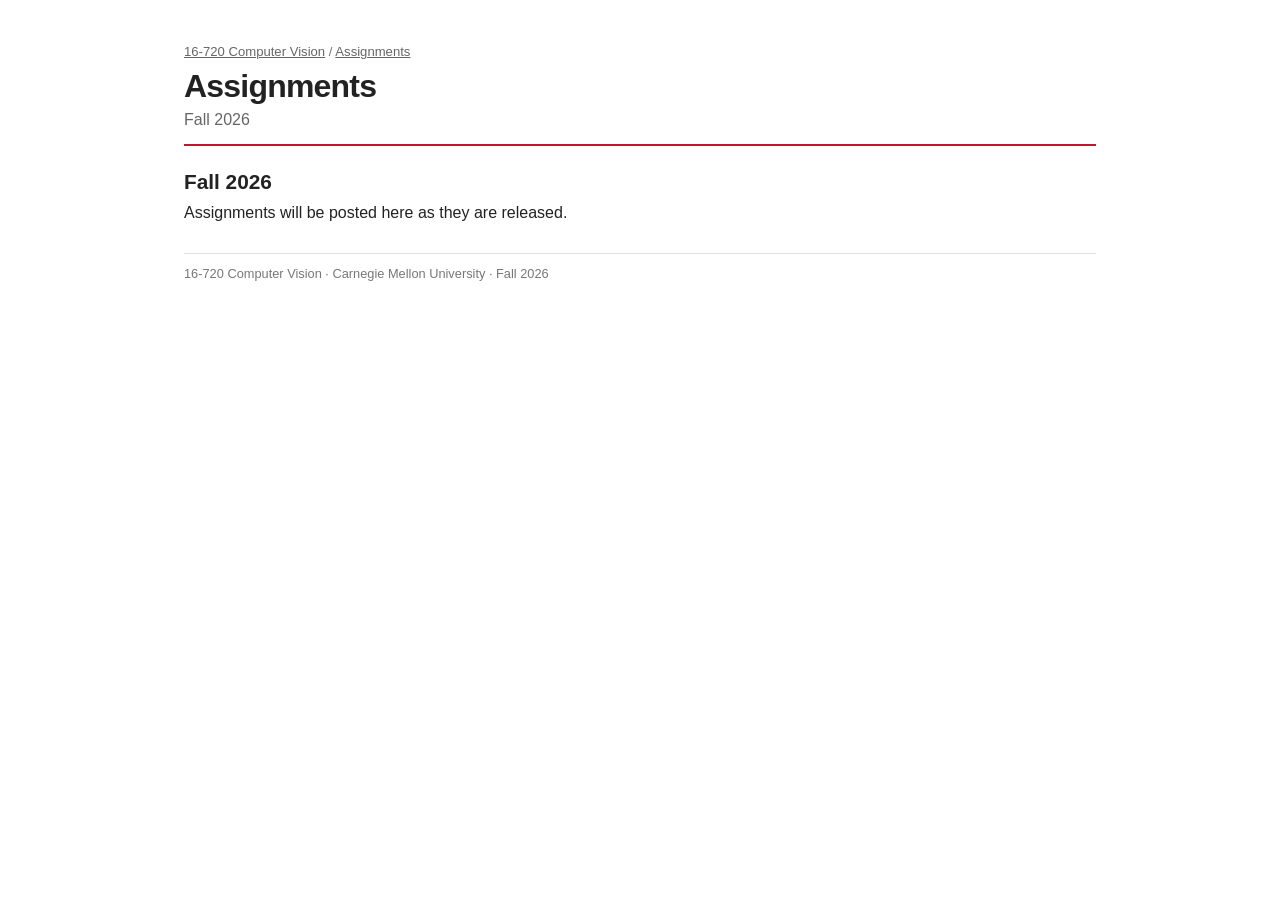
==== assignments/2026-fall/index.html @ 57263ff8 "Add semester-based assignment pages" ====
<!DOCTYPE html>
<html lang="en">
<head>
  <meta charset="UTF-8" />
  <meta name="viewport" content="width=device-width, initial-scale=1.0" />
  <meta name="description" content="16-720 Computer Vision assignments for Fall 2026" />
  <title>Fall 2026 Assignments | 16-720 Computer Vision</title>
  <link rel="stylesheet" href="../../styles.css" />
</head>
<body>
  <main class="page">
    <header class="top-header">
      <div>
        <p class="breadcrumb"><a href="../../">16-720 Computer Vision</a> / <a href="../">Assignments</a></p>
        <h1>Assignments</h1>
        <p class="term">Fall 2026</p>
      </div>
    </header>

    <section class="content-section">
      <h2>Fall 2026</h2>
      <p>Assignments will be posted here as they are released.</p>
    </section>

    <footer>16-720 Computer Vision · Carnegie Mellon University · Fall 2026</footer>
  </main>
</body>
</html>
---- styles.css ----
* { box-sizing: border-box; }

body {
  margin: 0;
  color: #222;
  background: #fff;
  font-family: -apple-system, BlinkMacSystemFont, "Segoe UI", Helvetica, Arial, sans-serif;
  font-size: 16px;
  line-height: 1.5;
}

.page {
  width: 100%;
  max-width: 1040px;
  margin: 0 auto;
  padding: 42px 64px 30px;
}

.top-header {
  display: flex;
  align-items: center;
  justify-content: space-between;
  gap: 28px;
  padding-bottom: 12px;
  border-bottom: 2px solid #c41230;
}

h1 {
  margin: 0;
  font-size: 2rem;
  line-height: 1.1;
  letter-spacing: -0.025em;
  font-weight: 700;
}

.term { margin: 4px 0 0; color: #666; }

.syllabus-card {
  flex: 0 0 auto;
  display: inline-flex;
  align-items: center;
  gap: 9px;
  color: #555;
  text-decoration: none;
  border: 0;
}

.syllabus-label { font-size: 0.78rem; font-weight: 600; line-height: 1; }

.syllabus-thumb {
  display: block;
  width: 46px;
  height: 59px;
  object-fit: cover;
  object-position: top;
  border: 1px solid #d4d4d4;
  box-shadow: 0 1px 3px rgba(0,0,0,.08);
  background: #fff;
}

.syllabus-card:hover .syllabus-label { color: #c41230; }
.syllabus-card:hover .syllabus-thumb { border-color: #aaa; }

.overview { margin: 14px 0 12px; line-height: 1.35; }
.overview p { margin: 0; }

.people {
  display: grid;
  grid-template-columns: repeat(6, 1fr);
  column-gap: 18px;
  width: 100%;
  margin: 0 0 18px;
}

.person {
  min-width: 0;
  text-align: center;
}

.photo-placeholder,
.staff-photo {
  display: block;
  width: 72px;
  height: 72px;
  margin: 0 auto 6px;
  border: 1px solid #dedede;
  border-radius: 50%;
}

.photo-placeholder { background: #f4f4f4; }

.staff-photo {
  object-fit: cover;
  object-position: center;
}

.person strong,
.person span { display: block; }

.person strong {
  font-size: 0.8rem;
  line-height: 1.15;
  white-space: normal;
}

.person span {
  margin-top: 2px;
  color: #777;
  font-size: 0.7rem;
  line-height: 1.1;
}

.description {
  width: 100%;
  max-width: none;
  margin: 0 0 9px;
}

.student-note {
  width: 100%;
  max-width: none;
  margin: 0 0 18px;
  color: #666;
  font-size: 0.92rem;
}

a { color: #9f1028; }
a:hover { color: #c41230; }

.breadcrumb {
  margin: 0 0 7px;
  color: #777;
  font-size: 0.82rem;
}

.breadcrumb a { color: #666; }

.content-section { margin-top: 24px; }
.content-section p { margin: 0; }

.link-list {
  margin: 10px 0 0;
  padding-left: 22px;
}

.link-list li { margin: 5px 0; }

h2 { margin: 0 0 7px; font-size: 1.3rem; line-height: 1.15; font-weight: 700; }

table { width: 100%; border-collapse: collapse; font-size: 0.86rem; line-height: 1.14; }

th, td {
  padding: 3px 6px;
  text-align: left;
  vertical-align: top;
  border-bottom: 1px solid #e5e5e5;
}

th {
  padding-top: 3px;
  padding-bottom: 3px;
  color: #555;
  font-size: 0.67rem;
  font-weight: 700;
  text-transform: uppercase;
  letter-spacing: 0.05em;
  border-top: 1px solid #999;
}

th:first-child { width: 80px; }
th:nth-child(2) { width: 50px; }

footer {
  margin-top: 28px;
  padding-top: 10px;
  border-top: 1px solid #ddd;
  color: #777;
  font-size: 0.8rem;
}

@media (max-width: 700px) {
  .page { padding: 26px 20px 24px; }
  .top-header { gap: 14px; }
  h1 { font-size: 1.65rem; }
  .syllabus-card { gap: 6px; }
  .syllabus-label { font-size: 0.72rem; }
  .syllabus-thumb { width: 38px; height: 49px; }
  .overview { margin-top: 12px; }
  .people { grid-template-columns: repeat(3, 1fr); gap: 16px 10px; }
  .photo-placeholder,
  .staff-photo { width: 62px; height: 62px; }
  table { font-size: 0.8rem; line-height: 1.1; }
  th, td { padding: 2px 4px; }
  th:first-child { width: 66px; }
  th:nth-child(2) { width: 42px; }
}
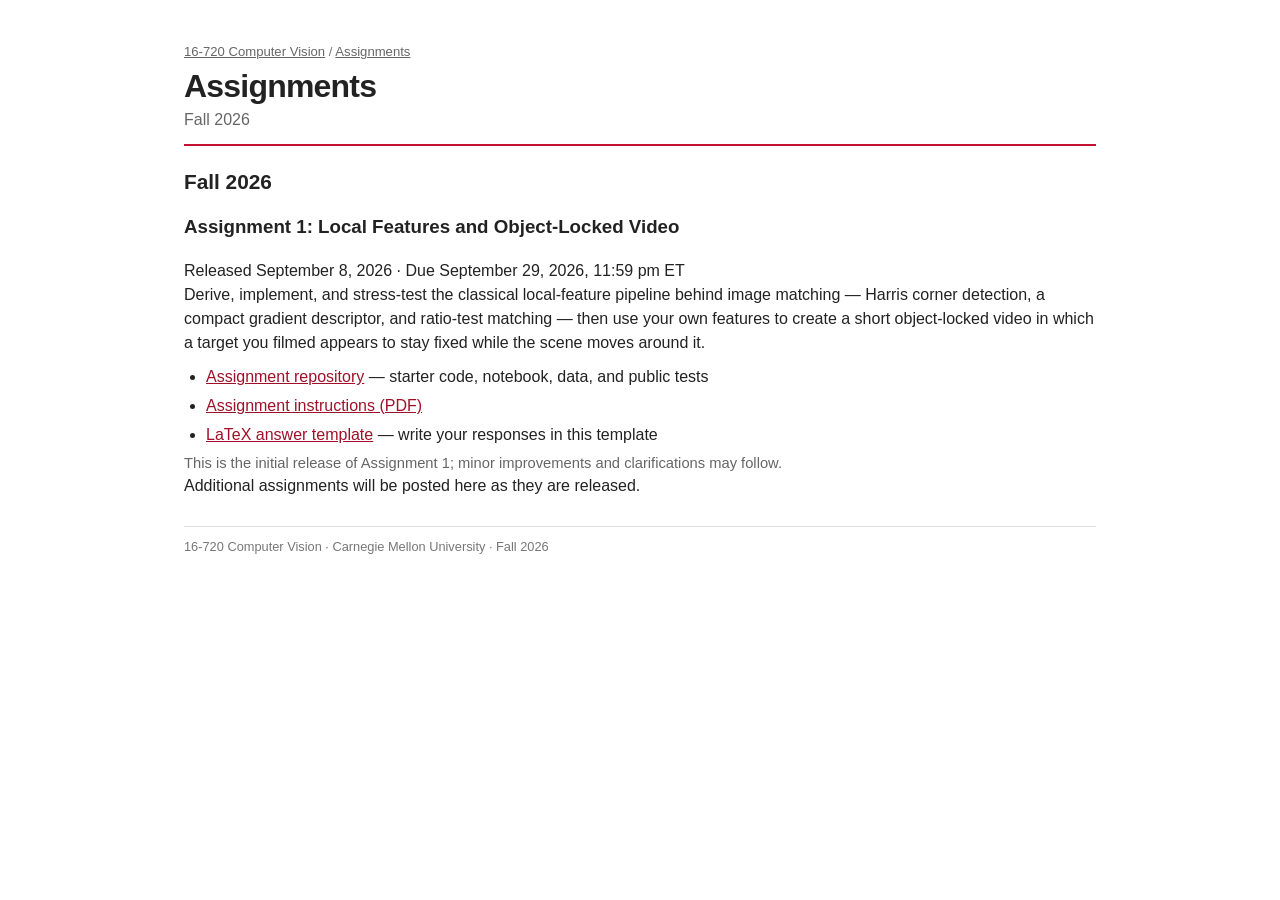
==== commit d3b151b1: "Release PA1 on the Fall 2026 assignments page; update Ce Zhang's office hour - Post Assignment 1 (Lo" ====
--- a/assignments/2026-fall/index.html
+++ b/assignments/2026-fall/index.html
@@ -19,7 +19,22 @@
 
     <section class="content-section">
       <h2>Fall 2026</h2>
-      <p>Assignments will be posted here as they are released.</p>
+
+      <h3>Assignment 1: Local Features and Object-Locked Video</h3>
+      <p>Released September 8, 2026 &middot; Due September 29, 2026, 11:59 pm ET</p>
+      <p class="description">Derive, implement, and stress-test the classical local-feature
+      pipeline behind image matching &mdash; Harris corner detection, a compact gradient
+      descriptor, and ratio-test matching &mdash; then use your own features to create a short
+      object-locked video in which a target you filmed appears to stay fixed while the scene
+      moves around it.</p>
+      <ul class="link-list">
+        <li><a href="https://github.com/cmu16720/16720-26fall-assignment1">Assignment repository</a> &mdash; starter code, notebook, data, and public tests</li>
+        <li><a href="https://github.com/cmu16720/16720-26fall-assignment1/blob/main/assignment_instructions.pdf">Assignment instructions (PDF)</a></li>
+        <li><a href="https://github.com/cmu16720/16720-26fall-assignment1/blob/main/answer_template.tex">LaTeX answer template</a> &mdash; write your responses in this template</li>
+      </ul>
+      <p class="student-note">This is the initial release of Assignment 1; minor improvements and clarifications may follow.</p>
+
+      <p>Additional assignments will be posted here as they are released.</p>
     </section>
 
     <footer>16-720 Computer Vision · Carnegie Mellon University · Fall 2026</footer>
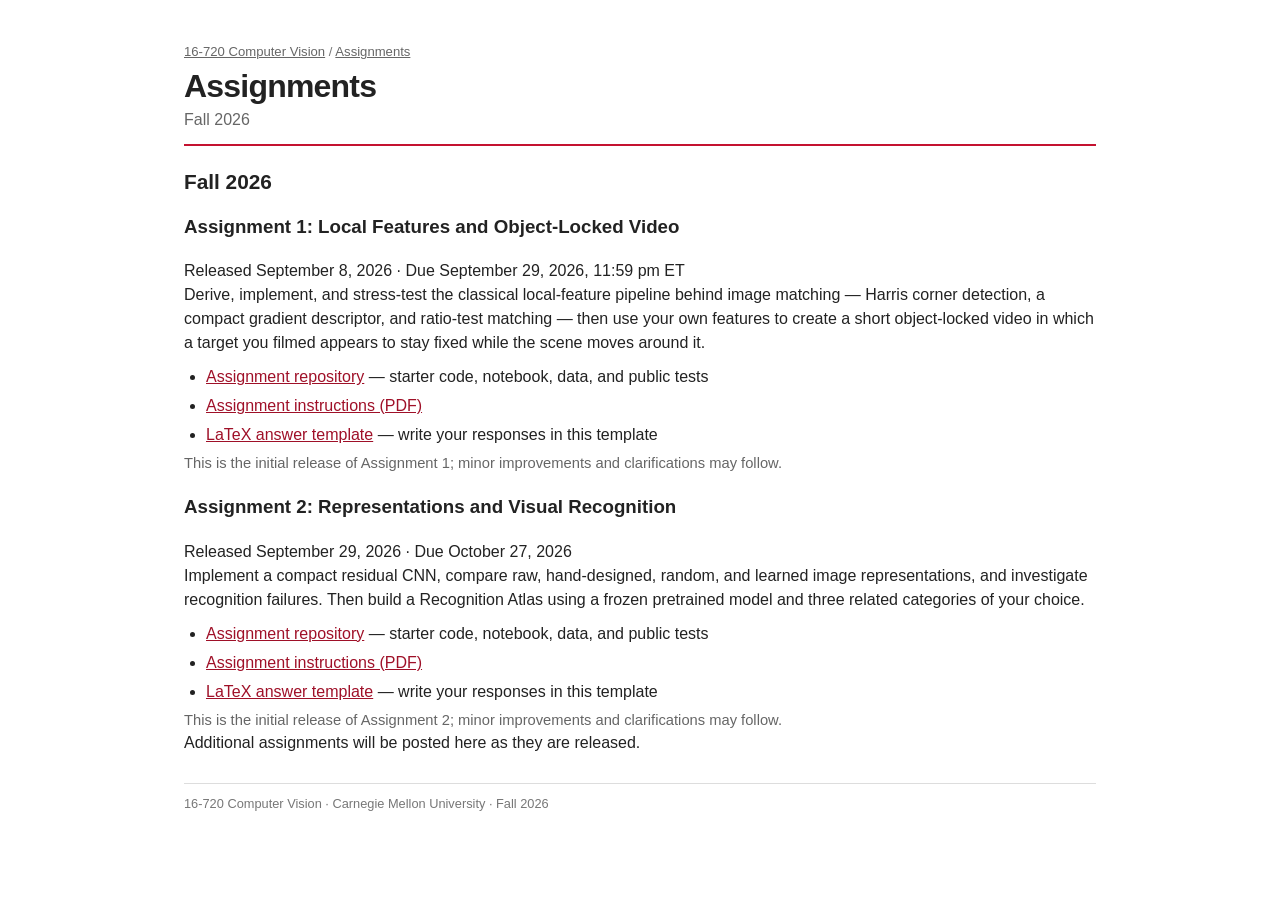
==== commit e599db31: "Add Assignment 2 to Fall 2026 assignments" ====
--- a/assignments/2026-fall/index.html
+++ b/assignments/2026-fall/index.html
@@ -34,6 +34,19 @@
       </ul>
       <p class="student-note">This is the initial release of Assignment 1; minor improvements and clarifications may follow.</p>
 
+      <h3>Assignment 2: Representations and Visual Recognition</h3>
+      <p>Released September 29, 2026 &middot; Due October 27, 2026</p>
+      <p class="description">Implement a compact residual CNN, compare raw, hand-designed,
+      random, and learned image representations, and investigate recognition failures.
+      Then build a Recognition Atlas using a frozen pretrained model and three related
+      categories of your choice.</p>
+      <ul class="link-list">
+        <li><a href="https://github.com/cmu16720/16720-26fall-assignment2">Assignment repository</a> &mdash; starter code, notebook, data, and public tests</li>
+        <li><a href="https://github.com/cmu16720/16720-26fall-assignment2/blob/main/assignment_instructions.pdf">Assignment instructions (PDF)</a></li>
+        <li><a href="https://github.com/cmu16720/16720-26fall-assignment2/blob/main/answer_template.tex">LaTeX answer template</a> &mdash; write your responses in this template</li>
+      </ul>
+      <p class="student-note">This is the initial release of Assignment 2; minor improvements and clarifications may follow.</p>
+
       <p>Additional assignments will be posted here as they are released.</p>
     </section>
 
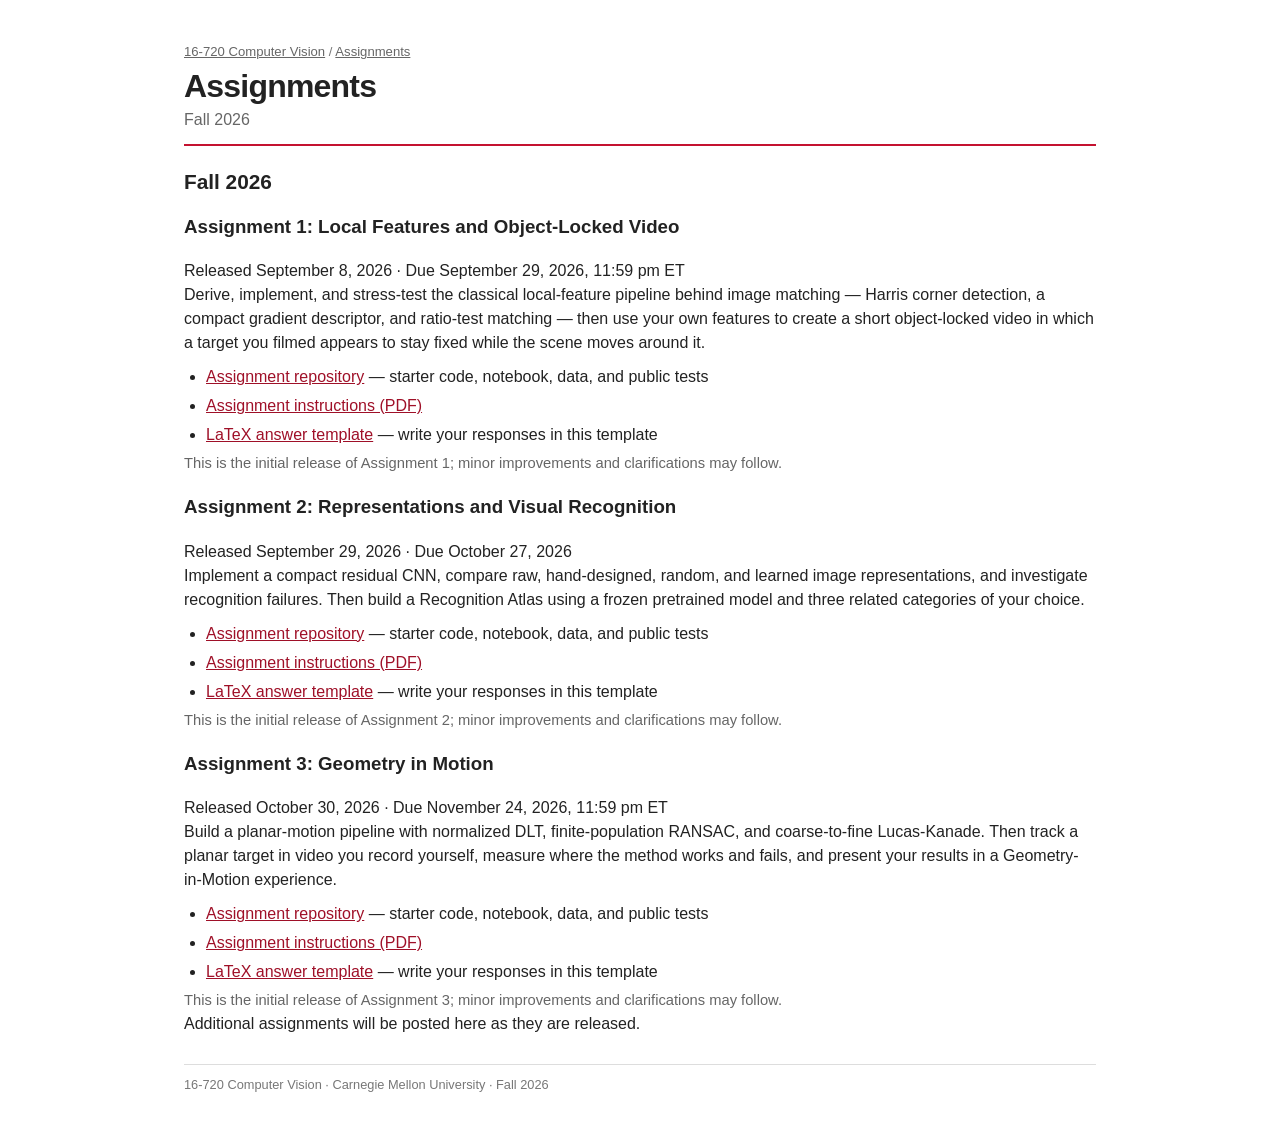
==== commit 5abaed73: "Publish PA3 assignment page with October 30 release date" ====
--- a/assignments/2026-fall/index.html
+++ b/assignments/2026-fall/index.html
@@ -47,6 +47,19 @@
       </ul>
       <p class="student-note">This is the initial release of Assignment 2; minor improvements and clarifications may follow.</p>
 
+      <h3>Assignment 3: Geometry in Motion</h3>
+      <p>Released October 30, 2026 &middot; Due November 24, 2026, 11:59 pm ET</p>
+      <p class="description">Build a planar-motion pipeline with normalized DLT,
+      finite-population RANSAC, and coarse-to-fine Lucas-Kanade. Then track a planar
+      target in video you record yourself, measure where the method works and fails,
+      and present your results in a Geometry-in-Motion experience.</p>
+      <ul class="link-list">
+        <li><a href="https://github.com/cmu16720/16720-26fall-assignment3">Assignment repository</a> &mdash; starter code, notebook, data, and public tests</li>
+        <li><a href="https://github.com/cmu16720/16720-26fall-assignment3/blob/main/assignment_instructions.pdf">Assignment instructions (PDF)</a></li>
+        <li><a href="https://github.com/cmu16720/16720-26fall-assignment3/blob/main/answer_template.tex">LaTeX answer template</a> &mdash; write your responses in this template</li>
+      </ul>
+      <p class="student-note">This is the initial release of Assignment 3; minor improvements and clarifications may follow.</p>
+
       <p>Additional assignments will be posted here as they are released.</p>
     </section>
 
